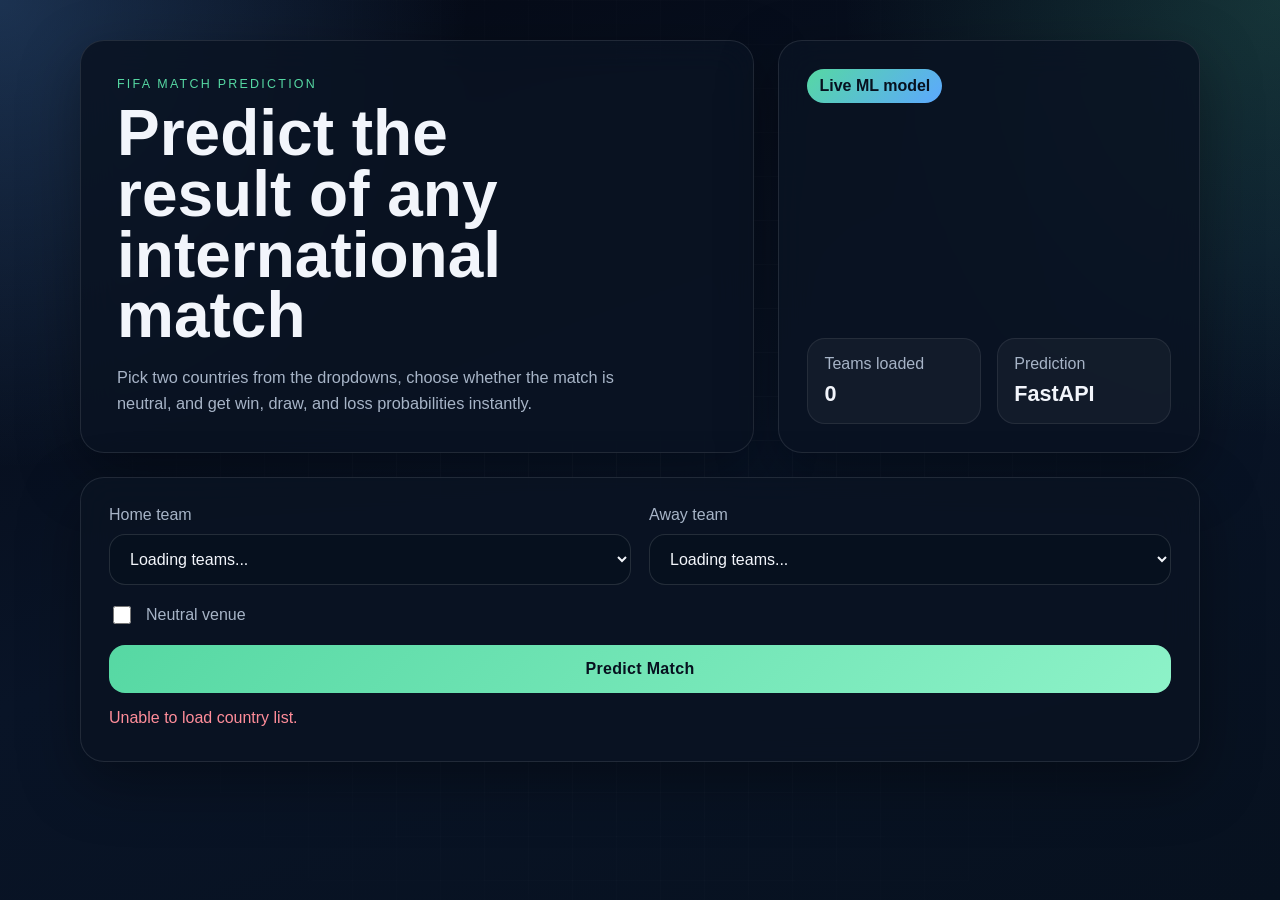
==== ui/index.html @ 24af179f "updated with real time elo rating" ====
<!DOCTYPE html>
<html lang="en">
<head>
  <meta charset="UTF-8" />
  <meta name="viewport" content="width=device-width, initial-scale=1.0" />
  <title>FIFA Match Predictor</title>
  <link rel="stylesheet" href="/ui/styles.css" />
</head>
<body>
  <main class="page-shell">
    <section class="hero">
      <div class="hero-copy">
        <p class="eyebrow">FIFA Match Prediction</p>
        <h1>Predict the result of any international match</h1>
        <p class="lead">
          Pick two countries from the dropdowns, choose whether the match is neutral, and get win, draw, and loss probabilities instantly.
        </p>
      </div>
      <div class="hero-card">
        <div class="card-badge">Live ML model</div>
        <div class="stat-grid">
          <div>
            <span class="stat-label">Teams loaded</span>
            <strong id="team-count">0</strong>
          </div>
          <div>
            <span class="stat-label">Prediction</span>
            <strong>FastAPI</strong>
          </div>
        </div>
      </div>
    </section>

    <section class="panel">
      <form id="predict-form" class="form-grid">
        <label>
          <span>Home team</span>
          <select id="home-team" required>
            <option value="">Loading teams...</option>
          </select>
        </label>

        <label>
          <span>Away team</span>
          <select id="away-team" required>
            <option value="">Loading teams...</option>
          </select>
        </label>

        <label class="toggle-row">
          <input id="neutral-venue" type="checkbox" />
          <span>Neutral venue</span>
        </label>

        <button type="submit" class="primary-btn">Predict Match</button>
      </form>

      <div id="message" class="message" aria-live="polite"></div>

      <section id="results" class="results hidden">
        <div class="result-head">
          <h2 id="result-title">Prediction</h2>
          <p id="result-context"></p>
        </div>

        <div class="bars">
          <div class="bar-card">
            <div class="bar-label-row">
              <span id="home-label">Home Win</span>
              <strong id="home-value">0%</strong>
            </div>
            <div class="bar-track"><div id="home-bar" class="bar-fill home"></div></div>
          </div>

          <div class="bar-card">
            <div class="bar-label-row">
              <span>Draw</span>
              <strong id="draw-value">0%</strong>
            </div>
            <div class="bar-track"><div id="draw-bar" class="bar-fill draw"></div></div>
          </div>

          <div class="bar-card">
            <div class="bar-label-row">
              <span id="away-label">Away Win</span>
              <strong id="away-value">0%</strong>
            </div>
            <div class="bar-track"><div id="away-bar" class="bar-fill away"></div></div>
          </div>
        </div>

        <div class="insights">
          <div>
            <span>Elo gap</span>
            <strong id="elo-gap">0</strong>
          </div>
          <div>
            <span>Form gap</span>
            <strong id="form-gap">0</strong>
          </div>
        </div>
      </section>
    </section>
  </main>

  <script src="/static/script.js"></script>
</body>
</html>
---- ui/styles.css ----
:root {
  --bg: #07111f;
  --panel: rgba(10, 19, 34, 0.86);
  --panel-border: rgba(255, 255, 255, 0.1);
  --text: #f2f5fb;
  --muted: #a7b4c7;
  --accent: #56d8a3;
  --accent-2: #5ca8ff;
  --danger: #ff7a88;
  --shadow: 0 20px 60px rgba(0, 0, 0, 0.35);
}

* {
  box-sizing: border-box;
}

body {
  margin: 0;
  min-height: 100vh;
  font-family: "Segoe UI", Tahoma, Geneva, Verdana, sans-serif;
  color: var(--text);
  background:
    radial-gradient(circle at top left, rgba(92, 168, 255, 0.26), transparent 30%),
    radial-gradient(circle at top right, rgba(86, 216, 163, 0.18), transparent 28%),
    linear-gradient(160deg, #050914 0%, #091427 52%, #07111f 100%);
}

body::before {
  content: "";
  position: fixed;
  inset: 0;
  pointer-events: none;
  background-image: linear-gradient(rgba(255, 255, 255, 0.03) 1px, transparent 1px),
    linear-gradient(90deg, rgba(255, 255, 255, 0.03) 1px, transparent 1px);
  background-size: 44px 44px;
  mask-image: radial-gradient(circle at center, black, transparent 85%);
}

.page-shell {
  width: min(1120px, calc(100% - 32px));
  margin: 0 auto;
  padding: 40px 0 56px;
}

.hero {
  display: grid;
  grid-template-columns: 1.6fr 1fr;
  gap: 24px;
  align-items: stretch;
  margin-bottom: 24px;
}

.hero-copy,
.hero-card,
.panel {
  border: 1px solid var(--panel-border);
  background: var(--panel);
  backdrop-filter: blur(18px);
  box-shadow: var(--shadow);
  border-radius: 24px;
}

.hero-copy {
  padding: 36px;
}

.eyebrow {
  margin: 0 0 12px;
  text-transform: uppercase;
  letter-spacing: 0.18em;
  font-size: 0.78rem;
  color: var(--accent);
}

h1 {
  margin: 0;
  max-width: 12ch;
  font-size: clamp(2.4rem, 5vw, 4.6rem);
  line-height: 0.95;
}

.lead {
  margin: 18px 0 0;
  max-width: 58ch;
  color: var(--muted);
  font-size: 1.02rem;
  line-height: 1.6;
}

.hero-card {
  padding: 28px;
  display: flex;
  flex-direction: column;
  justify-content: space-between;
}

.card-badge {
  display: inline-flex;
  align-items: center;
  width: fit-content;
  padding: 8px 12px;
  border-radius: 999px;
  color: #07111f;
  background: linear-gradient(135deg, var(--accent), var(--accent-2));
  font-weight: 700;
}

.stat-grid {
  display: grid;
  gap: 16px;
  grid-template-columns: repeat(2, minmax(0, 1fr));
}

.stat-grid div,
.bar-card,
.insights > div {
  border-radius: 18px;
  padding: 16px;
  background: rgba(255, 255, 255, 0.04);
  border: 1px solid rgba(255, 255, 255, 0.08);
}

.stat-label,
.result-head p,
.message,
label span,
.insights span {
  color: var(--muted);
}

.stat-grid strong {
  display: block;
  margin-top: 8px;
  font-size: 1.35rem;
}

.panel {
  padding: 28px;
}

.form-grid {
  display: grid;
  grid-template-columns: repeat(2, minmax(0, 1fr));
  gap: 18px;
  align-items: end;
}

label {
  display: grid;
  gap: 10px;
}

select,
button,
input[type="checkbox"] {
  font: inherit;
}

select {
  width: 100%;
  padding: 15px 16px;
  border-radius: 16px;
  border: 1px solid rgba(255, 255, 255, 0.12);
  background: rgba(7, 17, 31, 0.95);
  color: var(--text);
  outline: none;
}

select:focus {
  border-color: rgba(86, 216, 163, 0.8);
  box-shadow: 0 0 0 3px rgba(86, 216, 163, 0.12);
}

.toggle-row {
  grid-column: 1 / span 2;
  display: flex;
  align-items: center;
  gap: 12px;
}

.toggle-row input {
  width: 18px;
  height: 18px;
  accent-color: var(--accent);
}

.primary-btn {
  grid-column: 1 / span 2;
  padding: 15px 20px;
  border: none;
  border-radius: 16px;
  cursor: pointer;
  color: #07111f;
  font-weight: 800;
  letter-spacing: 0.02em;
  background: linear-gradient(135deg, var(--accent), #8df2c8);
  transition: transform 0.2s ease, filter 0.2s ease;
}

.primary-btn:hover {
  transform: translateY(-1px);
  filter: brightness(1.03);
}

.message {
  min-height: 24px;
  margin: 16px 0 0;
}

.results {
  margin-top: 24px;
}

.result-head h2 {
  margin: 0;
  font-size: 1.6rem;
}

.result-head p {
  margin: 8px 0 0;
}

.bars {
  display: grid;
  gap: 14px;
  margin-top: 20px;
}

.bar-label-row,
.insights {
  display: flex;
  justify-content: space-between;
  gap: 16px;
}

.bar-track {
  height: 12px;
  margin-top: 12px;
  background: rgba(255, 255, 255, 0.08);
  border-radius: 999px;
  overflow: hidden;
}

.bar-fill {
  height: 100%;
  width: 0;
  border-radius: inherit;
  transition: width 0.5s ease;
}

.bar-fill.home {
  background: linear-gradient(90deg, #56d8a3, #7ef0bf);
}

.bar-fill.draw {
  background: linear-gradient(90deg, #f1c76a, #ffdf9a);
}

.bar-fill.away {
  background: linear-gradient(90deg, #5ca8ff, #8bbdff);
}

.insights {
  margin-top: 18px;
  flex-wrap: wrap;
}

.insights > div {
  min-width: 160px;
}

.insights strong {
  display: block;
  margin-top: 8px;
  font-size: 1.15rem;
}

.hidden {
  display: none;
}

@media (max-width: 860px) {
  .hero,
  .form-grid {
    grid-template-columns: 1fr;
  }

  .toggle-row,
  .primary-btn {
    grid-column: auto;
  }

  .hero-copy {
    padding: 28px;
  }

  h1 {
    max-width: none;
  }
}

@media (max-width: 560px) {
  .page-shell {
    width: min(100% - 20px, 1120px);
    padding-top: 18px;
  }

  .hero-copy,
  .hero-card,
  .panel {
    border-radius: 20px;
  }

  .hero-copy,
  .panel {
    padding: 20px;
  }

  .hero-card {
    padding: 20px;
  }

  h1 {
    font-size: 2.2rem;
  }

  .stat-grid {
    grid-template-columns: 1fr;
  }
}
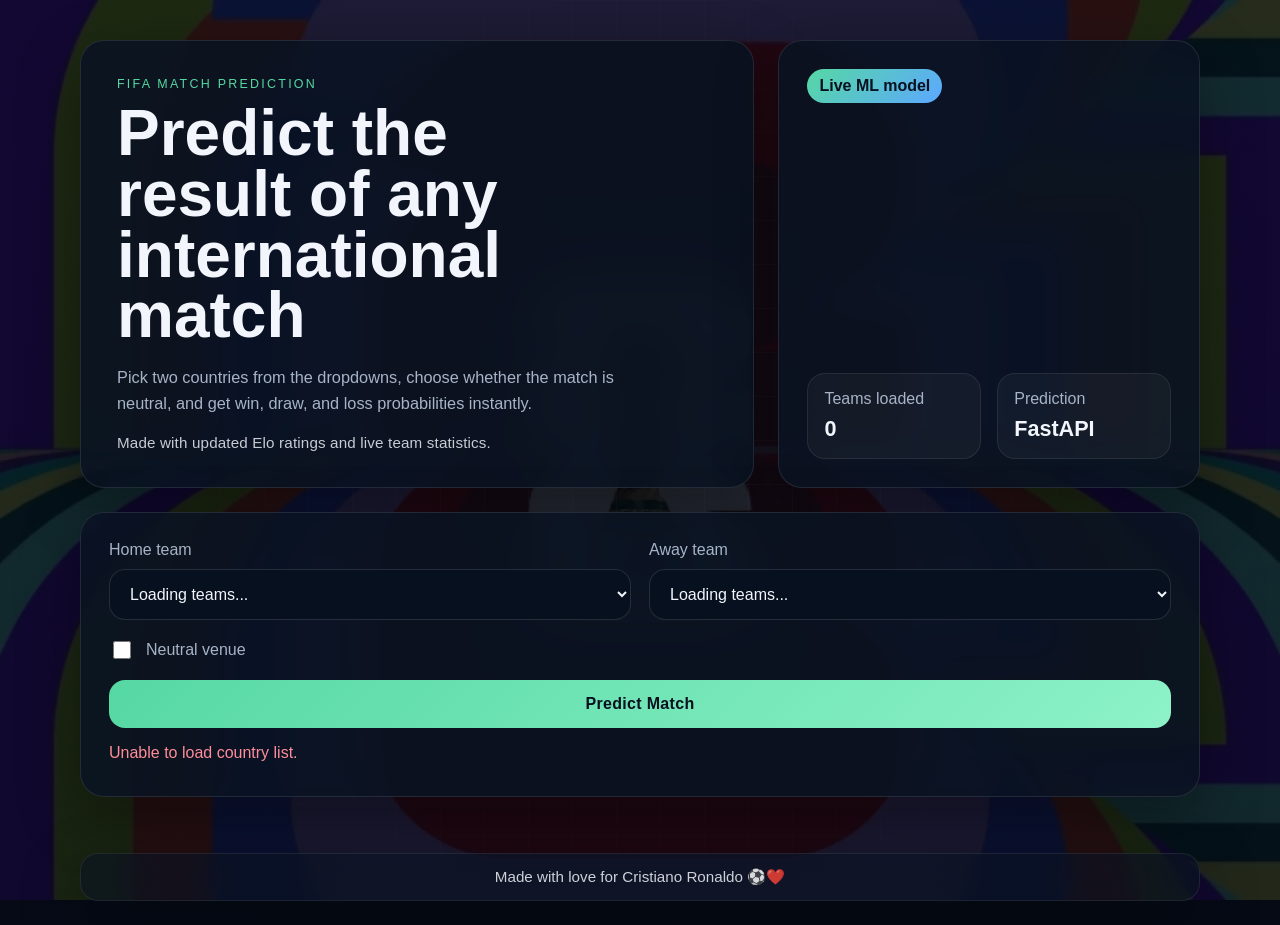
==== commit e4b6f83f: "small changes" ====
--- a/ui/index.html
+++ b/ui/index.html
@@ -15,6 +15,7 @@
         <p class="lead">
           Pick two countries from the dropdowns, choose whether the match is neutral, and get win, draw, and loss probabilities instantly.
         </p>
+        <p class="hero-note">Made with updated Elo ratings and live team statistics.</p>
       </div>
       <div class="hero-card">
         <div class="card-badge">Live ML model</div>
@@ -103,6 +104,10 @@
     </section>
   </main>
 
-  <script src="/static/script.js"></script>
+  <footer class="page-footer">
+    <p>Made with love for Cristiano Ronaldo <span aria-hidden="true">⚽❤️</span></p>
+  </footer>
+
+  <script src="/ui/script.js"></script>
 </body>
 </html>
--- a/ui/styles.css
+++ b/ui/styles.css
@@ -20,6 +20,8 @@
   font-family: "Segoe UI", Tahoma, Geneva, Verdana, sans-serif;
   color: var(--text);
   background:
+    linear-gradient(rgba(5, 9, 20, 0.86), rgba(5, 9, 20, 0.88)),
+    url("/ui/images/FIFA-World-Cup-26-Official-Logo.webp") center center / cover no-repeat fixed,
     radial-gradient(circle at top left, rgba(92, 168, 255, 0.26), transparent 30%),
     radial-gradient(circle at top right, rgba(86, 216, 163, 0.18), transparent 28%),
     linear-gradient(160deg, #050914 0%, #091427 52%, #07111f 100%);
@@ -85,6 +87,13 @@
   color: var(--muted);
   font-size: 1.02rem;
   line-height: 1.6;
+}
+
+.hero-note {
+  margin: 18px 0 0;
+  color: rgba(242, 245, 251, 0.82);
+  font-size: 0.95rem;
+  letter-spacing: 0.01em;
 }
 
 .hero-card {
@@ -279,6 +288,24 @@
   display: none;
 }
 
+.page-footer {
+  width: min(1120px, calc(100% - 32px));
+  margin: 0 auto 24px;
+  padding: 14px 18px;
+  border: 1px solid rgba(255, 255, 255, 0.08);
+  border-radius: 18px;
+  background: rgba(10, 19, 34, 0.62);
+  backdrop-filter: blur(16px);
+  box-shadow: var(--shadow);
+  text-align: center;
+  color: rgba(242, 245, 251, 0.84);
+  font-size: 0.95rem;
+}
+
+.page-footer p {
+  margin: 0;
+}
+
 @media (max-width: 860px) {
   .hero,
   .form-grid {
@@ -327,4 +354,9 @@
   .stat-grid {
     grid-template-columns: 1fr;
   }
-}
+
+  .page-footer {
+    width: min(100% - 20px, 1120px);
+    margin-bottom: 18px;
+  }
+}
